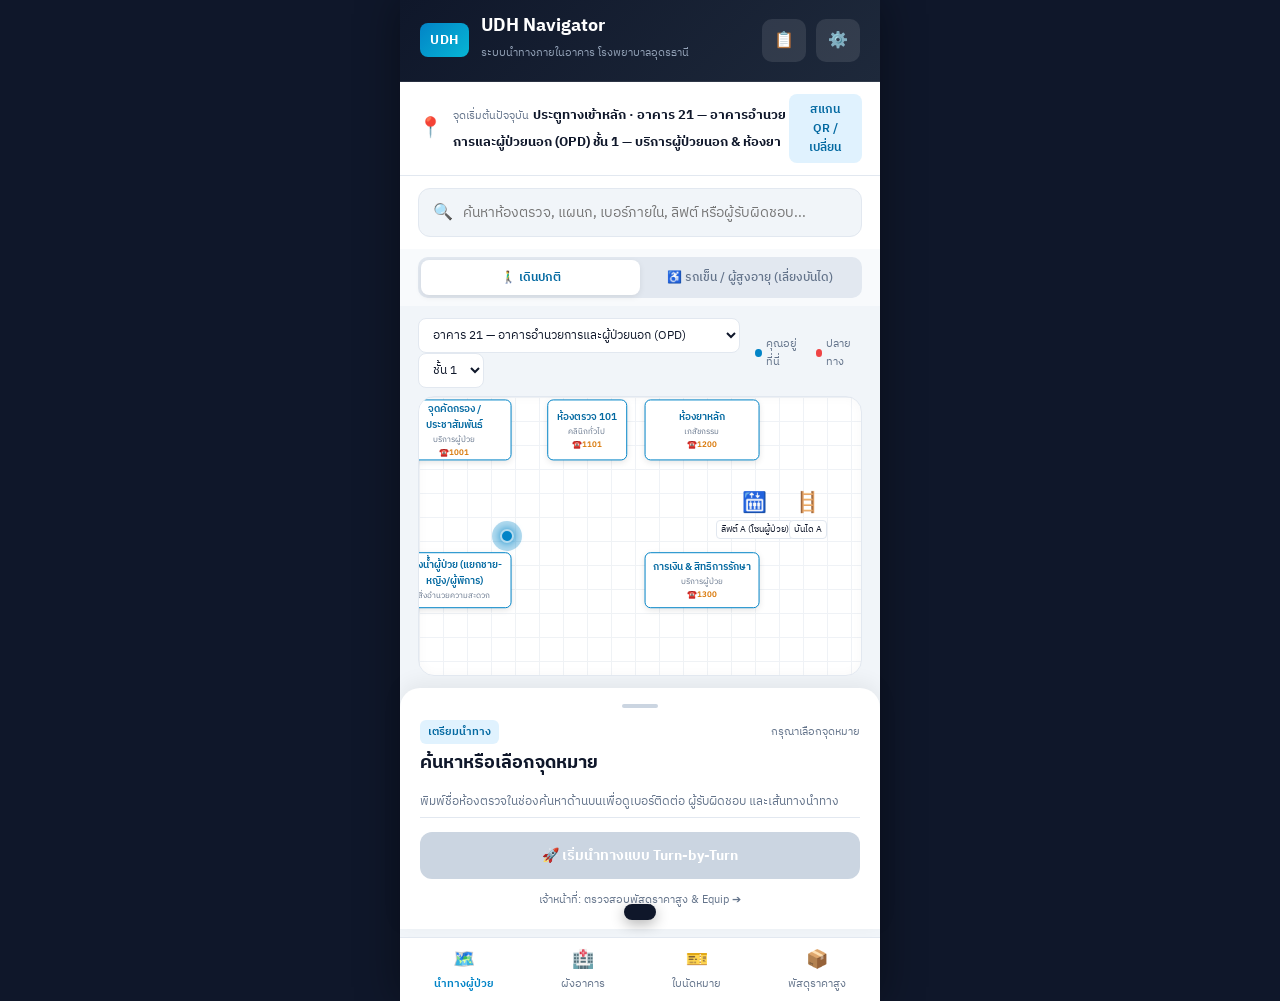
==== index.html @ 0beb3b7b "Initial commit: UDH Hospital Indoor Navigation & High-Value Asset RTLS System" ====
<!doctype html>
<html lang="th">
<head>
  <meta charset="utf-8">
  <meta name="viewport" content="width=device-width, initial-scale=1">
  <title>UDH Navigator — ระบบนำทางผู้ป่วย โรงพยาบาลอุดรธานี</title>
  <link rel="preconnect" href="https://fonts.googleapis.com">
  <link rel="preconnect" href="https://fonts.gstatic.com" crossorigin>
  <link href="https://fonts.googleapis.com/css2?family=IBM+Plex+Sans+Thai:wght@300;400;500;600;700&display=swap" rel="stylesheet">
  <link rel="stylesheet" href="styles.css">
</head>
<body>
  <main class="app">
    <!-- Header -->
    <header class="app-header">
      <div class="logo-group">
        <span class="hospital-badge">UDH</span>
        <div class="title-meta">
          <h1>UDH Navigator</h1>
          <small>ระบบนำทางภายในอาคาร โรงพยาบาลอุดรธานี</small>
        </div>
      </div>
      <div class="header-actions">
        <a href="check-in.html" class="icon-btn" title="ใบนัดหมาย / เช็กอิน QR">📋</a>
        <a href="map-builder.html" class="icon-btn" title="Map Studio Admin">⚙️</a>
      </div>
    </header>

    <!-- Start Location Bar -->
    <section class="start-bar">
      <div class="start-info">
        <span class="start-icon">📍</span>
        <div>
          <small>จุดเริ่มต้นปัจจุบัน</small>
          <strong id="start-location-label">ประตูทางเข้าหลัก · อาคารผู้ป่วยนอก ชั้น 1</strong>
        </div>
      </div>
      <button id="change-start-btn" class="secondary-btn">สแกน QR / เปลี่ยน</button>
    </section>

    <!-- Search Section -->
    <section class="search-section">
      <div class="search-box">
        <span class="search-icon">🔍</span>
        <input id="query" type="search" placeholder="ค้นหาห้องตรวจ, แผนก, เบอร์ภายใน, ลิฟต์ หรือผู้รับผิดชอบ..." autocomplete="off">
      </div>
      <div id="results" class="search-results-list"></div>
    </section>

    <!-- Accessibility / Wheelchair Toggle -->
    <section class="mode-toggle-section">
      <div class="toggle-group">
        <button id="mode-standard" class="toggle-btn active">🚶‍♂️ เดินปกติ</button>
        <button id="mode-wheelchair" class="toggle-btn">♿ รถเข็น / ผู้สูงอายุ (เลี่ยงบันได)</button>
      </div>
    </section>

    <!-- Interactive Map Section -->
    <section class="map-section">
      <div class="map-toolbar">
        <div class="select-group">
          <select id="building-select" class="custom-select"></select>
          <select id="floor-select" class="custom-select"></select>
        </div>
        <div class="map-legend">
          <span class="legend-item"><i class="dot blue"></i> คุณอยู่ที่นี่</span>
          <span class="legend-item"><i class="dot red"></i> ปลายทาง</span>
        </div>
      </div>

      <div id="canvas" class="map-canvas">
        <div class="hallway-bg"></div>
        <svg id="route-svg" viewBox="0 0 100 100" preserveAspectRatio="none">
          <path id="route-path" d="" fill="none" stroke="#0284c7" stroke-width="2.5" stroke-dasharray="3,2" />
        </svg>
        <div id="you-marker" class="user-location-marker" style="display:none;">
          <div class="pulse-ring"></div>
          <span class="marker-dot"></span>
        </div>
      </div>
    </section>

    <!-- Destination Detail & Contact Card Panel -->
    <section class="route-detail-panel">
      <div class="panel-handle"></div>
      <div class="panel-content">
        <!-- Photo Thumbnail Preview -->
        <div id="place-photo-box" class="place-photo-header" style="display: none;">
          <img id="place-photo-img" src="" alt="รูปถ่ายสถานที่จริง หน้าอาคารอำนวยการ">
          <a id="streetview-btn-link" href="#" target="_blank" class="streetview-overlay-badge" style="display: none;">
            📷 เปิด Google Street View 360° ↗
          </a>
        </div>

        <div class="destination-header">
          <span id="destination-category-badge" class="badge">เตรียมนำทาง</span>
          <span id="destination-building-floor" class="meta-location">กรุณาเลือกจุดหมาย</span>
        </div>
        <h2 id="destination-title">ค้นหาหรือเลือกจุดหมาย</h2>

        <!-- Cleanliness & Opening Hours Badge -->
        <div id="facility-status-badge-box" class="cleanliness-status-card" style="display: none;">
          <div class="status-left">
            <span id="clean-status-text">🟢 ทำความสะอาด & ฆ่าเชื้อแล้ว</span>
            <small id="clean-time-text">เมื่อ 14:30 น.</small>
          </div>
          <span id="open-hours-tag" class="hours-tag">08:00 - 16:00 น.</span>
        </div>

        <!-- Contact Phone Numbers Box -->
        <div id="place-contact-box" class="contact-info-card" style="display: none;">
          <div class="contact-row" id="row-ext">
            <span>☎️ เบอร์ภายใน: <b id="place-ext-val">1301</b></span>
          </div>
          <div class="contact-row" id="row-phone">
            <span>📞 สายตรง: <a id="place-phone-val" href="tel:042245555">042-245555</a></span>
          </div>
          <div class="contact-row" id="row-mobile">
            <span>📱 มือถือ/สายด่วน: <a id="place-mobile-val" href="tel:0819998888">081-9998888</a></span>
          </div>
        </div>

        <!-- Staff Responsibilities Roster Box -->
        <div id="place-staff-box" class="staff-roster-card" style="display: none;">
          <h3>👷 เจ้าหน้าที่ผู้รับผิดชอบประจำจุดบริการ</h3>
          <div class="staff-grid">
            <div class="staff-item" id="staff-head-row">
              <span class="role-icon">👨‍⚕️</span>
              <div>
                <small>หัวหน้าแผนก / หัวหน้าเวร</small>
                <strong id="staff-head-name">-</strong>
              </div>
            </div>
            <div class="staff-item" id="staff-duty-row">
              <span class="role-icon">👩‍⚕️</span>
              <div>
                <small>เจ้าหน้าที่ / พยาบาลประจำจุด</small>
                <strong id="staff-duty-name">-</strong>
              </div>
            </div>
            <div class="staff-item" id="staff-house-row">
              <span class="role-icon">🧹</span>
              <div>
                <small>เจ้าหน้าที่ทำความสะอาด & ฆ่าเชื้อ</small>
                <strong id="staff-house-name">-</strong>
              </div>
            </div>
          </div>
          <div class="report-action-bar">
            <button id="btn-report-cleaning" class="report-btn">🧹 แจ้งทำความสะอาดด่วน</button>
            <button id="btn-report-maintenance" class="report-btn warning">🛠️ แจ้งซ่อมอุปกรณ์</button>
          </div>
        </div>

        <div id="routing-summary" class="route-metrics" style="display: none;">
          <div class="metric"><span class="icon">📏</span><b id="route-distance">0</b> <small>เมตร</small></div>
          <div class="metric"><span class="icon">⏱️</span><b id="route-time">0</b> <small>นาที</small></div>
          <div class="metric"><span class="icon">♿</span><small id="route-accessibility">ปกติ</small></div>
        </div>

        <ol id="step-by-step-instructions" class="step-list">
          <li class="empty-hint">พิมพ์ชื่อห้องตรวจในช่องค้นหาด้านบนเพื่อดูเบอร์ติดต่อ ผู้รับผิดชอบ และเส้นทางนำทาง</li>
        </ol>

        <div class="action-row">
          <button id="navigate-btn" class="primary-btn-large" disabled>🚀 เริ่มนำทางแบบ Turn-by-Turn</button>
          <a href="asset-tracking.html" class="staff-link">เจ้าหน้าที่: ตรวจสอบพัสดุราคาสูง & Equip ➔</a>
        </div>
      </div>
    </section>

    <!-- Bottom Navigation Bar -->
    <nav class="bottom-nav">
      <a class="nav-item active" href="index.html">
        <span class="nav-icon">🗺️</span>
        <span>นำทางผู้ป่วย</span>
      </a>
      <a class="nav-item" href="building-select.html">
        <span class="nav-icon">🏥</span>
        <span>ผังอาคาร</span>
      </a>
      <a class="nav-item" href="check-in.html">
        <span class="nav-icon">🎫</span>
        <span>ใบนัดหมาย</span>
      </a>
      <a class="nav-item" href="asset-tracking.html">
        <span class="nav-icon">📦</span>
        <span>พัสดุราคาสูง</span>
      </a>
    </nav>

    <!-- Toast Notification -->
    <p id="toast" class="toast-popup" role="status"></p>
  </main>

  <script src="data-store.js"></script>
  <script src="pathfinding.js"></script>
  <script src="app.js"></script>
</body>
</html>
---- styles.css ----
:root {
  --primary-blue: #0284c7;
  --primary-dark: #0369a1;
  --header-bg: linear-gradient(135deg, #0f172a 0%, #1e293b 100%);
  --accent-cyan: #06b6d4;
  --accent-green: #10b981;
  --accent-orange: #f97316;
  --text-dark: #0f172a;
  --text-muted: #64748b;
  --bg-light: #f8fafc;
  --card-bg: #ffffff;
  --border-light: #e2e8f0;
  --font-family: 'IBM Plex Sans Thai', -apple-system, BlinkMacSystemFont, sans-serif;
}

* {
  box-sizing: border-box;
  margin: 0;
  padding: 0;
}

body {
  margin: 0;
  min-height: 100vh;
  background-color: #0f172a;
  font-family: var(--font-family);
  color: var(--text-dark);
}

.app {
  position: relative;
  max-width: 480px;
  min-height: 100vh;
  margin: 0 auto;
  background-color: #f1f5f9;
  display: flex;
  flex-direction: column;
  box-shadow: 0 0 40px rgba(0, 0, 0, 0.4);
  padding-bottom: 72px;
}

/* Header */
.app-header {
  background: var(--header-bg);
  color: #ffffff;
  padding: 16px 20px;
  display: flex;
  justify-content: space-between;
  align-items: center;
  border-bottom: 1px solid rgba(255, 255, 255, 0.1);
}

.logo-group {
  display: flex;
  align-items: center;
  gap: 12px;
}

.hospital-badge {
  background: linear-gradient(135deg, #0284c7, #06b6d4);
  color: #fff;
  font-weight: 700;
  font-size: 13px;
  padding: 6px 10px;
  border-radius: 8px;
  letter-spacing: 0.5px;
}

.title-meta h1 {
  font-size: 18px;
  font-weight: 700;
  margin: 0;
  line-height: 1.2;
}

.title-meta small {
  color: #94a3b8;
  font-size: 11px;
}

.header-actions {
  display: flex;
  gap: 10px;
}

.icon-btn {
  background-color: rgba(255, 255, 255, 0.1);
  color: #fff;
  text-decoration: none;
  font-size: 16px;
  padding: 8px 12px;
  border-radius: 10px;
  transition: background 0.2s;
}

.icon-btn:hover {
  background-color: rgba(255, 255, 255, 0.25);
}

/* Start Bar */
.start-bar {
  background-color: #ffffff;
  padding: 12px 18px;
  display: flex;
  justify-content: space-between;
  align-items: center;
  border-bottom: 1px solid var(--border-light);
}

.start-info {
  display: flex;
  align-items: center;
  gap: 10px;
}

.start-icon {
  font-size: 20px;
}

.start-info small {
  font-size: 11px;
  color: var(--text-muted);
}

.start-info strong {
  font-size: 13px;
  color: var(--text-dark);
}

.secondary-btn {
  background-color: #e0f2fe;
  color: var(--primary-dark);
  border: none;
  padding: 6px 12px;
  border-radius: 8px;
  font-family: var(--font-family);
  font-size: 12px;
  font-weight: 600;
  cursor: pointer;
}

/* Search Section */
.search-section {
  position: relative;
  padding: 12px 18px;
  background-color: #ffffff;
}

.search-box {
  display: flex;
  align-items: center;
  gap: 10px;
  background-color: #f1f5f9;
  border: 1px solid var(--border-light);
  border-radius: 12px;
  padding: 10px 14px;
}

.search-box input {
  border: none;
  background: transparent;
  width: 100%;
  font-family: var(--font-family);
  font-size: 14px;
  outline: none;
}

.search-results-list {
  position: absolute;
  top: 60px;
  left: 18px;
  right: 18px;
  background: #ffffff;
  border-radius: 12px;
  box-shadow: 0 12px 28px rgba(0, 0, 0, 0.15);
  max-height: 280px;
  overflow-y: auto;
  z-index: 100;
  display: none;
}

.search-results-list.active {
  display: block;
}

.search-item {
  padding: 12px 16px;
  border-bottom: 1px solid var(--border-light);
  display: flex;
  justify-content: space-between;
  align-items: center;
  cursor: pointer;
  transition: background 0.15s;
}

.search-item:hover {
  background-color: #e0f2fe;
}

.search-item-info strong {
  display: block;
  font-size: 14px;
}

.search-item-info small {
  font-size: 11px;
  color: var(--text-muted);
}

.search-go-badge {
  font-size: 12px;
  color: var(--primary-blue);
  font-weight: 600;
}

.ext-badge {
  background-color: #fef3c7;
  color: #d97706;
  font-size: 10px;
  padding: 1px 5px;
  border-radius: 4px;
  font-weight: 600;
}

/* Mode Toggle */
.mode-toggle-section {
  padding: 8px 18px;
  background-color: #f8fafc;
}

.toggle-group {
  display: flex;
  background-color: #e2e8f0;
  padding: 3px;
  border-radius: 10px;
}

.toggle-btn {
  flex: 1;
  border: none;
  background: transparent;
  padding: 8px;
  font-family: var(--font-family);
  font-size: 12px;
  font-weight: 500;
  color: var(--text-muted);
  border-radius: 8px;
  cursor: pointer;
  transition: all 0.2s;
}

.toggle-btn.active {
  background-color: #ffffff;
  color: var(--primary-dark);
  font-weight: 600;
  box-shadow: 0 2px 6px rgba(0, 0, 0, 0.08);
}

/* Map Section */
.map-section {
  padding: 12px 18px;
}

.map-toolbar {
  display: flex;
  justify-content: space-between;
  align-items: center;
  margin-bottom: 8px;
}

.custom-select {
  background-color: #ffffff;
  border: 1px solid var(--border-light);
  border-radius: 8px;
  padding: 6px 10px;
  font-family: var(--font-family);
  font-size: 12px;
  color: var(--text-dark);
}

.map-legend {
  display: flex;
  gap: 12px;
  font-size: 11px;
  color: var(--text-muted);
}

.legend-item {
  display: flex;
  align-items: center;
  gap: 4px;
}

.legend-item .dot {
  width: 8px;
  height: 8px;
  border-radius: 50%;
}

.legend-item .dot.blue { background-color: var(--primary-blue); }
.legend-item .dot.red { background-color: #ef4444; }

.map-canvas {
  position: relative;
  height: 280px;
  background-color: #ffffff;
  border-radius: 16px;
  border: 1px solid var(--border-light);
  overflow: hidden;
  box-shadow: inset 0 0 12px rgba(0, 0, 0, 0.03);
}

.hallway-bg {
  position: absolute;
  inset: 0;
  background-size: 24px 24px;
  background-image: linear-gradient(to right, #cbd5e1 1px, transparent 1px),
                    linear-gradient(to bottom, #cbd5e1 1px, transparent 1px);
  opacity: 0.3;
}

#route-svg {
  position: absolute;
  inset: 0;
  width: 100%;
  height: 100%;
  z-index: 10;
  pointer-events: none;
}

.map-item-pin {
  position: absolute;
  transform: translate(-50%, -50%);
  z-index: 20;
  cursor: pointer;
}

.map-room-node {
  background: #ffffff;
  border: 1.5px solid var(--primary-blue);
  border-radius: 6px;
  padding: 4px;
  box-shadow: 0 2px 6px rgba(0, 0, 0, 0.1);
  display: flex;
  flex-direction: column;
  justify-content: center;
  align-items: center;
}

.room-title {
  font-size: 10px;
  font-weight: 600;
  color: var(--primary-dark);
  text-align: center;
}

.room-cat {
  font-size: 8px;
  color: var(--text-muted);
}

.ext-tag {
  font-size: 8px;
  color: #d97706;
  font-weight: 600;
}

.map-poi-node {
  text-align: center;
}

.poi-icon {
  font-size: 20px;
}

.poi-title {
  display: block;
  font-size: 9px;
  background-color: #ffffff;
  padding: 1px 4px;
  border-radius: 4px;
  border: 1px solid var(--border-light);
}

.user-location-marker {
  position: absolute;
  transform: translate(-50%, -50%);
  z-index: 30;
}

.marker-dot {
  display: block;
  width: 14px;
  height: 14px;
  background-color: var(--primary-blue);
  border: 2px solid #ffffff;
  border-radius: 50%;
  box-shadow: 0 0 10px var(--primary-blue);
}

.pulse-ring {
  position: absolute;
  top: -8px;
  left: -8px;
  width: 30px;
  height: 30px;
  border-radius: 50%;
  background-color: rgba(2, 132, 199, 0.3);
  animation: pulse-expand 2s infinite;
}

@keyframes pulse-expand {
  0% { transform: scale(0.5); opacity: 1; }
  100% { transform: scale(1.8); opacity: 0; }
}

/* Detail Panel & Place Photo Header */
.route-detail-panel {
  background-color: #ffffff;
  border-radius: 20px 20px 0 0;
  padding: 16px 20px;
  box-shadow: 0 -6px 20px rgba(0, 0, 0, 0.06);
  flex: 1;
}

.panel-handle {
  width: 36px;
  height: 4px;
  background-color: #cbd5e1;
  border-radius: 2px;
  margin: 0 auto 12px;
}

.place-photo-header {
  position: relative;
  margin-bottom: 12px;
  border-radius: 12px;
  overflow: hidden;
  max-height: 140px;
  box-shadow: 0 4px 12px rgba(0, 0, 0, 0.1);
}

.place-photo-header img {
  width: 100%;
  height: 140px;
  object-fit: cover;
}

.streetview-overlay-badge {
  position: absolute;
  bottom: 8px;
  right: 8px;
  background: rgba(15, 23, 42, 0.88);
  color: #06b6d4;
  border: 1px solid rgba(6, 182, 212, 0.4);
  padding: 4px 10px;
  border-radius: 20px;
  font-size: 10px;
  font-weight: 600;
  text-decoration: none;
  backdrop-filter: blur(4px);
  box-shadow: 0 2px 8px rgba(0, 0, 0, 0.4);
}

.destination-header {
  display: flex;
  justify-content: space-between;
  align-items: center;
  margin-bottom: 4px;
}

.badge {
  background-color: #e0f2fe;
  color: var(--primary-dark);
  font-size: 11px;
  font-weight: 600;
  padding: 3px 8px;
  border-radius: 6px;
}

.meta-location {
  font-size: 11px;
  color: var(--text-muted);
}

.route-detail-panel h2 {
  font-size: 18px;
  font-weight: 700;
  margin-bottom: 8px;
}

/* Cleanliness Status Card */
.cleanliness-status-card {
  background: linear-gradient(135deg, #f0fdf4, #dcfce7);
  border: 1px solid #bbf7d0;
  border-radius: 10px;
  padding: 8px 12px;
  margin-bottom: 10px;
  display: flex;
  justify-content: space-between;
  align-items: center;
}

.status-left {
  display: flex;
  flex-direction: column;
}

.status-left span {
  font-size: 12px;
  font-weight: 700;
  color: #166534;
}

.status-left small {
  font-size: 10px;
  color: #15803d;
}

.hours-tag {
  background-color: #ffffff;
  color: #15803d;
  font-size: 10px;
  font-weight: 600;
  padding: 3px 8px;
  border-radius: 6px;
  border: 1px solid #bbf7d0;
}

/* Contact Info Card */
.contact-info-card {
  background-color: #f8fafc;
  border: 1px solid var(--border-light);
  border-radius: 10px;
  padding: 10px 14px;
  margin-bottom: 10px;
  display: flex;
  flex-direction: column;
  gap: 4px;
  font-size: 12px;
}

.contact-row span {
  color: var(--text-dark);
}

.contact-row a {
  color: var(--primary-blue);
  font-weight: 600;
  text-decoration: none;
}

.contact-row a:hover {
  text-decoration: underline;
}

/* Staff Roster Card */
.staff-roster-card {
  background-color: #f8fafc;
  border: 1px solid var(--border-light);
  border-radius: 12px;
  padding: 12px;
  margin-bottom: 12px;
}

.staff-roster-card h3 {
  font-size: 12px;
  font-weight: 700;
  color: var(--text-dark);
  margin-bottom: 8px;
}

.staff-grid {
  display: flex;
  flex-direction: column;
  gap: 8px;
}

.staff-item {
  display: flex;
  align-items: center;
  gap: 10px;
  background-color: #ffffff;
  padding: 6px 10px;
  border-radius: 8px;
  border: 1px solid var(--border-light);
}

.role-icon {
  font-size: 18px;
}

.staff-item small {
  display: block;
  font-size: 9px;
  color: var(--text-muted);
}

.staff-item strong {
  font-size: 12px;
  color: var(--text-dark);
}

.report-action-bar {
  display: flex;
  gap: 8px;
  margin-top: 10px;
}

.report-btn {
  flex: 1;
  background-color: #e0f2fe;
  border: 1px solid #bae6fd;
  color: #0369a1;
  padding: 6px 8px;
  border-radius: 8px;
  font-family: var(--font-family);
  font-size: 11px;
  font-weight: 600;
  cursor: pointer;
}

.report-btn.warning {
  background-color: #fff7ed;
  border-color: #ffedd5;
  color: #c2410c;
}

.route-metrics {
  display: flex;
  gap: 16px;
  background-color: #f8fafc;
  padding: 8px 14px;
  border-radius: 10px;
  margin-bottom: 12px;
  font-size: 13px;
}

.step-list {
  max-height: 100px;
  overflow-y: auto;
  padding-left: 0;
  list-style: none;
  margin-bottom: 14px;
}

.step-list li {
  font-size: 12px;
  padding: 6px 0;
  border-bottom: 1px solid var(--border-light);
  display: flex;
  gap: 8px;
}

.empty-hint {
  color: var(--text-muted);
  font-size: 12px;
  text-align: center;
  padding: 12px;
}

.action-row {
  display: flex;
  flex-direction: column;
  gap: 8px;
}

.primary-btn-large {
  background: linear-gradient(135deg, #0284c7, #0369a1);
  color: #ffffff;
  border: none;
  padding: 12px;
  border-radius: 12px;
  font-family: var(--font-family);
  font-size: 14px;
  font-weight: 700;
  cursor: pointer;
  box-shadow: 0 4px 12px rgba(2, 132, 199, 0.3);
}

.primary-btn-large:disabled {
  background: #cbd5e1;
  box-shadow: none;
  cursor: not-allowed;
}

.staff-link {
  text-align: center;
  font-size: 11px;
  color: var(--text-muted);
  text-decoration: none;
  padding: 4px;
}

.staff-link:hover {
  color: var(--primary-blue);
}

/* Bottom Nav */
.bottom-nav {
  position: absolute;
  bottom: 0;
  left: 0;
  right: 0;
  height: 64px;
  background-color: #ffffff;
  border-top: 1px solid var(--border-light);
  display: flex;
  justify-content: space-around;
  align-items: center;
}

.nav-item {
  display: flex;
  flex-direction: column;
  align-items: center;
  text-decoration: none;
  color: var(--text-muted);
  font-size: 11px;
}

.nav-icon {
  font-size: 18px;
}

.nav-item.active {
  color: var(--primary-blue);
  font-weight: 600;
}

/* Toast */
.toast-popup {
  position: fixed;
  bottom: 80px;
  left: 50%;
  transform: translateX(-50%) translateY(100px);
  background-color: #0f172a;
  color: #ffffff;
  padding: 8px 16px;
  border-radius: 20px;
  font-size: 12px;
  z-index: 1000;
  transition: transform 0.3s;
  box-shadow: 0 4px 14px rgba(0, 0, 0, 0.3);
}

.toast-popup.show {
  transform: translateX(-50%) translateY(0);
}
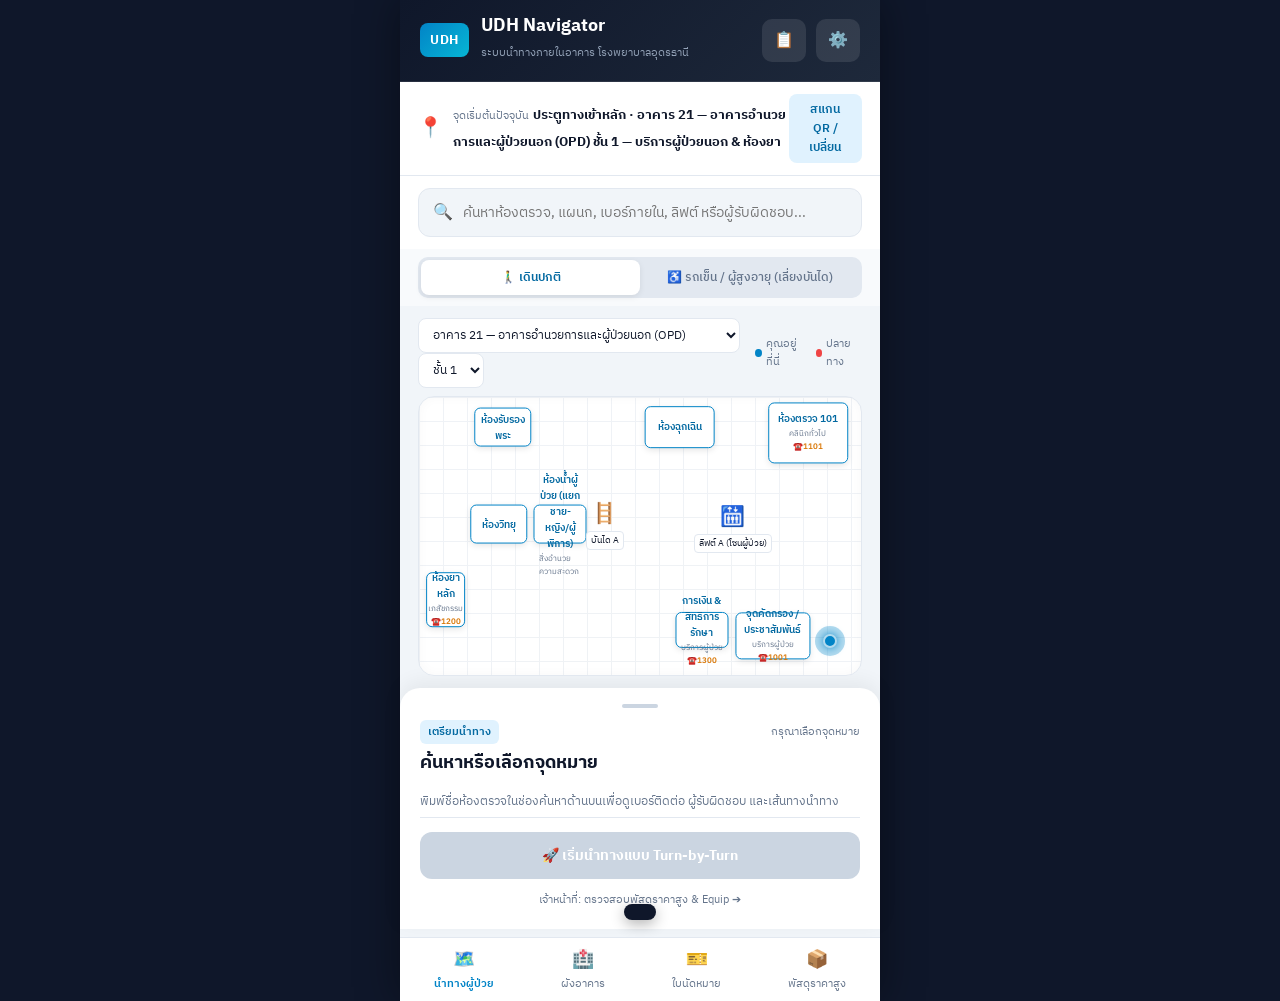
==== commit 2cc1443b: "Enhance data-store.js to auto-detect schemaVersion and force load latest server map-data.json" ====
--- a/index.html
+++ b/index.html
@@ -193,7 +193,7 @@
     <p id="toast" class="toast-popup" role="status"></p>
   </main>
 
-  <script src="data-store.js"></script>
+  <script src="data-store.js?v=2.0"></script>
   <script src="pathfinding.js"></script>
   <script src="app.js"></script>
 </body>
